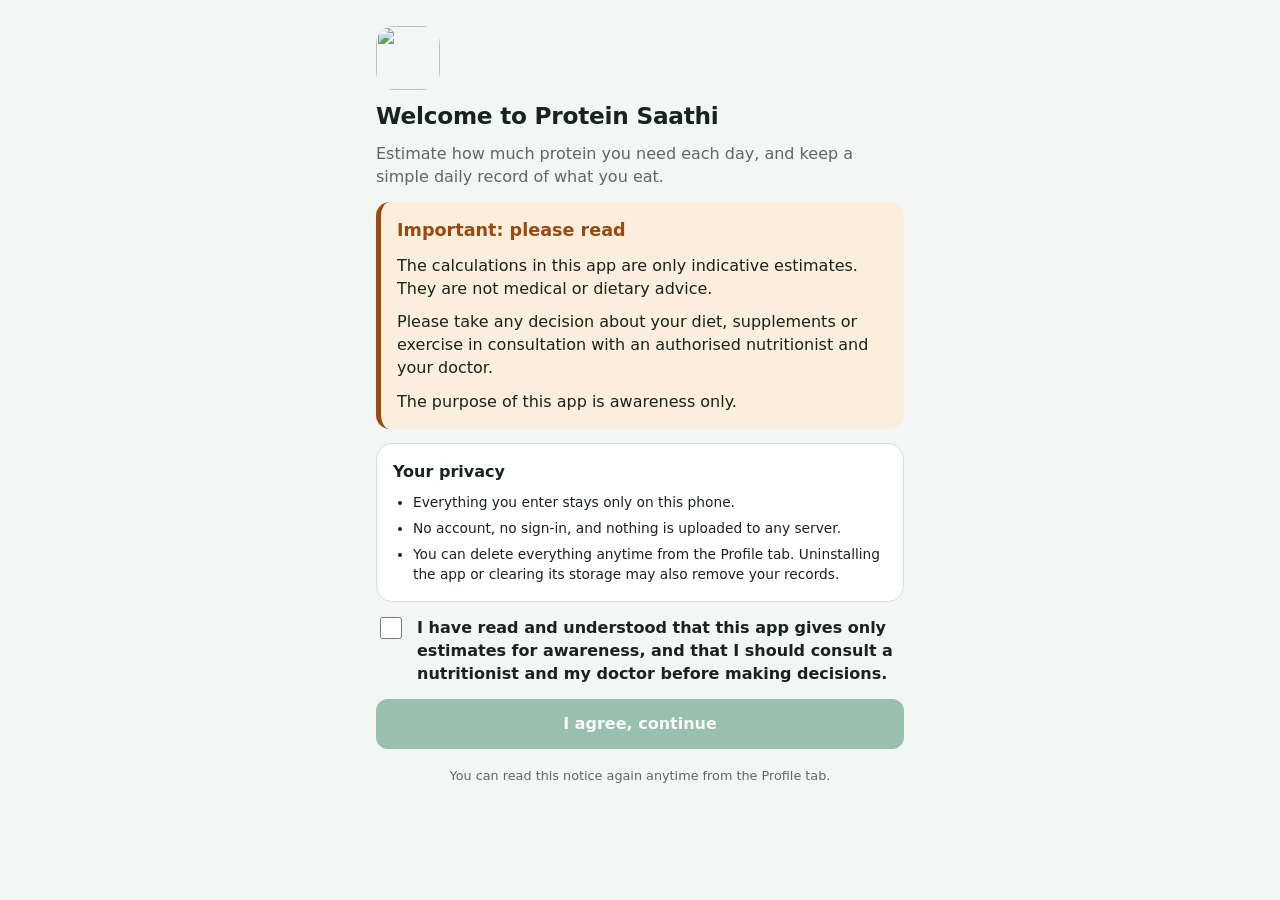
==== index.html @ c015dec5 "Add files via upload" ====
<!doctype html>
<html lang="en-IN">
<head>
<meta charset="utf-8">
<meta name="viewport" content="width=device-width, initial-scale=1, viewport-fit=cover">
<title>Protein Saathi</title>
<meta name="description" content="Estimate your daily protein need and record what you eat. All data stays on your phone.">
<meta name="theme-color" content="#2E7D5B">
<link rel="manifest" href="manifest.webmanifest">
<link rel="icon" href="icons/icon-192.png" type="image/png">
<link rel="apple-touch-icon" href="icons/apple-180.png">
<link rel="stylesheet" href="styles.css">
</head>
<body>
<div id="app" aria-live="polite"></div>
<div id="sheetWrap" class="sheet-wrap" hidden>
  <div class="sheet-backdrop" data-action="close-sheet"></div>
  <div class="sheet" role="dialog" aria-modal="true" aria-labelledby="sheetTitle" id="sheet"></div>
</div>
<div id="toast" class="toast" role="status" hidden></div>
<noscript>Please enable JavaScript to use Protein Saathi.</noscript>
<script src="app.js"></script>
</body>
</html>
---- styles.css ----
/* Protein Saathi — mobile-first app shell. Forest green brand, system fonts (works offline). */
:root{
  --bg:#F2F6F4; --surface:#FFFFFF; --surface-2:#F7FAF8; --ink:#17231E; --muted:#5A6A63; --line:#D6E0DB;
  --brand:#2E7D5B; --brand-ink:#FFFFFF; --brand-soft:#E1F0E7; --brand-strong:#22644A;
  --warn:#9A4A10; --warn-soft:#FBEEDD; --danger:#A3312B; --danger-soft:#FBE7E5;
  --met:#2E7D5B; --near:#9ED2B5; --part:#F0C48A; --none:#E6ECE9;
  --font:system-ui,-apple-system,"Segoe UI",Roboto,"Noto Sans","Helvetica Neue",Arial,sans-serif;
  --nav-h:64px;
  color-scheme:light;
}
@media (prefers-color-scheme:dark){:root{
  --bg:#0E1512; --surface:#16201B; --surface-2:#1B2721; --ink:#E5EEE9; --muted:#9BAFA5; --line:#2A3832;
  --brand:#5FBF8E; --brand-ink:#0A140F; --brand-soft:#1C3328; --brand-strong:#7FD3A6;
  --warn:#F0B072; --warn-soft:#3A2A18; --danger:#F08C84; --danger-soft:#3D1F1D;
  --met:#5FBF8E; --near:#2F6E4E; --part:#7A5A2E; --none:#24302A;
  color-scheme:dark;
}}
*{box-sizing:border-box}
html,body{margin:0;background:var(--bg);color:var(--ink);font-family:var(--font);font-size:16px;line-height:1.45;-webkit-text-size-adjust:100%}
body{min-height:100vh}
[hidden]{display:none!important}
button,input,select,textarea{font:inherit;color:inherit}
a{color:var(--brand)}
:focus-visible{outline:3px solid var(--brand);outline-offset:2px}
.page{max-width:560px;margin:0 auto;padding:calc(env(safe-area-inset-top,0px) + 14px) max(16px,env(safe-area-inset-right,0px)) calc(var(--nav-h) + env(safe-area-inset-bottom,0px) + 24px) max(16px,env(safe-area-inset-left,0px));display:flex;flex-direction:column;gap:14px}
.page.nonav{padding-bottom:calc(env(safe-area-inset-bottom,0px) + 28px)}
h1{font-size:1.45rem;line-height:1.2;margin:0;font-weight:800;letter-spacing:-.01em}
h2{font-size:1.1rem;margin:0;font-weight:800}
h3{font-size:1rem;margin:0;font-weight:700}
p{margin:0}
.muted{color:var(--muted)}
.small{font-size:.86rem}
.tiny{font-size:.78rem}
.card{background:var(--surface);border:1px solid var(--line);border-radius:16px;padding:16px;display:flex;flex-direction:column;gap:10px}
.row{display:flex;align-items:center;gap:10px}
.between{justify-content:space-between}
.grow{flex:1;min-width:0}
.num{font-variant-numeric:tabular-nums}

/* buttons */
.btn{appearance:none;border:0;border-radius:12px;padding:13px 16px;font-weight:700;background:var(--brand);color:var(--brand-ink);cursor:pointer;min-height:48px;display:inline-flex;align-items:center;justify-content:center;gap:8px;text-decoration:none}
.btn:disabled{opacity:.45;cursor:not-allowed}
.btn.block{width:100%}
.btn.ghost{background:transparent;color:var(--brand);border:1.5px solid var(--brand)}
.btn.soft{background:var(--brand-soft);color:var(--brand-strong)}
.btn.danger{background:var(--danger);color:#fff}
.btn.sm{min-height:38px;padding:8px 12px;font-size:.9rem;border-radius:10px}
.icon-btn{appearance:none;border:1px solid var(--line);background:var(--surface);border-radius:12px;width:44px;height:44px;display:inline-flex;align-items:center;justify-content:center;cursor:pointer;font-size:1.2rem;color:var(--ink)}
.icon-btn:disabled{opacity:.35}

/* gate */
.gate-hero{display:flex;flex-direction:column;align-items:flex-start;gap:12px;padding-top:12px}
.logo{width:64px;height:64px;border-radius:18px;display:block}
.disclaimer{background:var(--warn-soft);border-left:5px solid var(--warn);border-radius:14px;padding:16px;display:flex;flex-direction:column;gap:10px}
.disclaimer h2{color:var(--warn)}
.check{display:flex;gap:12px;align-items:flex-start;cursor:pointer;font-weight:600}
.check input{width:22px;height:22px;margin-top:1px;accent-color:var(--brand);flex:none}
ul.tidy{margin:0;padding-left:20px;display:flex;flex-direction:column;gap:6px}

/* forms */
.form{display:flex;flex-direction:column;gap:14px}
.field{display:flex;flex-direction:column;gap:6px}
.field label,.field .lbl{font-weight:700;font-size:.92rem}
.hint{font-size:.8rem;color:var(--muted)}
.two{display:grid;grid-template-columns:1fr 1fr;gap:12px}
.three{display:grid;grid-template-columns:1fr 1fr 1fr;gap:12px}
input[type=number],input[type=text],input[type=search],select,textarea{width:100%;padding:12px;border:1px solid var(--line);border-radius:12px;background:var(--surface-2);min-height:48px}
.seg{display:grid;grid-auto-flow:column;grid-auto-columns:1fr;border:1px solid var(--line);border-radius:12px;overflow:hidden;background:var(--surface-2)}
.seg input{position:absolute;opacity:0;pointer-events:none}
.seg label{padding:12px 6px;text-align:center;font-weight:700;cursor:pointer;font-size:.95rem}
.seg input:checked+label{background:var(--brand);color:var(--brand-ink)}
.seg input:focus-visible+label{outline:3px solid var(--brand);outline-offset:-3px}
.err{color:var(--danger);font-size:.85rem;font-weight:600}

/* top bar */
.topbar{display:flex;align-items:center;justify-content:space-between;gap:10px}
.brandmark{display:flex;align-items:center;gap:10px;font-weight:800}
.brandmark img{width:32px;height:32px;border-radius:9px}

/* today */
.datebar{display:flex;align-items:center;gap:8px}
.datebar .d{flex:1;text-align:center;font-weight:800}
.datebar .d small{display:block;font-weight:600;color:var(--muted);font-size:.8rem}
.ring-card{display:grid;grid-template-columns:auto 1fr;gap:16px;align-items:center}
.ring{width:132px;height:132px;position:relative}
.ring svg{width:100%;height:100%;transform:rotate(-90deg)}
.ring .center{position:absolute;inset:0;display:flex;flex-direction:column;align-items:center;justify-content:center;text-align:center}
.ring .big{font-size:1.9rem;font-weight:800;line-height:1}
.ring .of{font-size:.8rem;color:var(--muted)}
.pill{display:inline-flex;align-items:center;gap:6px;border-radius:999px;padding:4px 10px;font-size:.82rem;font-weight:700;background:var(--brand-soft);color:var(--brand-strong);white-space:nowrap}
.pill.warn{background:var(--warn-soft);color:var(--warn)}
.slot-head{display:flex;align-items:center;justify-content:space-between;gap:10px}
.slot-head .t{display:flex;align-items:center;gap:8px;font-weight:800}
.slot-ico{width:30px;height:30px;border-radius:9px;background:var(--brand-soft);display:inline-flex;align-items:center;justify-content:center;font-size:1rem}
.items{list-style:none;margin:0;padding:0;display:flex;flex-direction:column}
.items li{display:flex;align-items:center;gap:10px;padding:9px 0;border-top:1px solid var(--line)}
.items li:first-child{border-top:0}
.items .nm{font-weight:600}
.items .pt{font-size:.8rem;color:var(--muted)}
.items .g{font-weight:800;color:var(--brand-strong);white-space:nowrap}
.del{appearance:none;border:0;background:transparent;color:var(--muted);font-size:1.1rem;width:36px;height:36px;border-radius:10px;cursor:pointer}
.del:hover{background:var(--danger-soft);color:var(--danger)}
.empty{color:var(--muted);font-size:.9rem;padding:4px 0}
.note{font-size:.8rem;color:var(--muted);text-align:center;padding:4px 8px}

/* sheet */
.sheet-wrap{position:fixed;inset:0;z-index:40;display:flex;align-items:flex-end;justify-content:center}
.sheet-backdrop{position:absolute;inset:0;background:rgba(5,12,9,.45)}
.sheet{position:relative;background:var(--surface);width:100%;max-width:560px;max-height:88vh;border-radius:20px 20px 0 0;padding:16px max(16px,env(safe-area-inset-right,0px)) calc(env(safe-area-inset-bottom,0px) + 16px) max(16px,env(safe-area-inset-left,0px));display:flex;flex-direction:column;gap:12px;overflow:hidden}
.sheet .grab{width:44px;height:5px;border-radius:3px;background:var(--line);align-self:center}
.sheet .scroll{overflow-y:auto;display:flex;flex-direction:column;gap:12px;min-height:0}
.foods{list-style:none;margin:0;padding:0;display:flex;flex-direction:column}
.foods button{appearance:none;width:100%;text-align:left;border:0;border-top:1px solid var(--line);background:transparent;padding:12px 2px;display:flex;align-items:center;gap:10px;cursor:pointer;color:var(--ink)}
.foods li:first-child button{border-top:0}
.foods .g{margin-left:auto;font-weight:800;color:var(--brand-strong);white-space:nowrap}
.chips{display:flex;gap:8px;flex-wrap:wrap}
.chip{appearance:none;border:1px solid var(--line);background:var(--surface-2);border-radius:999px;padding:7px 12px;font-weight:700;font-size:.88rem;cursor:pointer;color:var(--ink)}
.chip[aria-pressed=true]{background:var(--brand);border-color:var(--brand);color:var(--brand-ink)}
.stepper{display:grid;grid-template-columns:52px 1fr 52px;align-items:center;gap:10px}
.stepper .val{text-align:center;font-size:1.6rem;font-weight:800}
.total-line{display:flex;justify-content:space-between;align-items:baseline;background:var(--brand-soft);border-radius:12px;padding:12px 14px;font-weight:700}
.total-line .g{font-size:1.4rem;color:var(--brand-strong)}

/* history */
.stats{display:grid;grid-template-columns:repeat(3,1fr);gap:10px}
.stat{background:var(--surface);border:1px solid var(--line);border-radius:14px;padding:12px;display:flex;flex-direction:column;gap:2px}
.stat .k{font-size:.72rem;letter-spacing:.06em;text-transform:uppercase;color:var(--muted);font-weight:700}
.stat .v{font-size:1.35rem;font-weight:800}
.cal{display:grid;grid-template-columns:repeat(7,1fr);gap:6px}
.cal .wd{font-size:.72rem;text-align:center;color:var(--muted);font-weight:700}
.cal button{appearance:none;border:0;aspect-ratio:1;border-radius:10px;background:var(--none);color:var(--ink);font-weight:700;font-size:.9rem;cursor:pointer;display:flex;align-items:center;justify-content:center;position:relative}
.cal button.met{background:var(--met);color:var(--brand-ink)}
.cal button.near{background:var(--near)}
.cal button.part{background:var(--part)}
.cal button.today{box-shadow:inset 0 0 0 2px var(--ink)}
.cal button:disabled{opacity:.35;cursor:default}
.cal .blank{visibility:hidden}
.legend{display:flex;gap:12px;flex-wrap:wrap;font-size:.8rem;color:var(--muted)}
.legend span{display:inline-flex;align-items:center;gap:6px}
.legend i{width:12px;height:12px;border-radius:4px;display:inline-block}
.bars{display:grid;grid-template-columns:repeat(7,1fr);gap:8px;align-items:end;height:130px;position:relative;padding-top:6px}
.bars .b{display:flex;flex-direction:column;align-items:center;gap:4px;height:100%;justify-content:flex-end}
.bars .track{flex:1;width:100%;display:flex;align-items:flex-end;justify-content:center;min-height:0}
.bars .b i{display:block;width:100%;max-width:34px;border-radius:7px 7px 3px 3px;background:var(--brand);min-height:3px}
.bars .b i.under{background:var(--part)}
.bars .b span{font-size:.72rem;color:var(--muted);font-weight:700}
.bars .tline{position:absolute;left:0;right:0;border-top:2px dashed var(--muted);opacity:.6}

/* plan */
.hero{background:var(--brand);color:var(--brand-ink);border-radius:18px;padding:18px;display:flex;flex-direction:column;gap:6px}
.hero .big{font-size:2.6rem;font-weight:800;line-height:1}
.hero .big small{font-size:1rem;font-weight:700;margin-left:4px}
.kv{display:grid;grid-template-columns:1fr auto;gap:8px 12px;font-size:.95rem}
.kv dt{color:var(--muted)}
.kv dd{margin:0;font-weight:800;text-align:right}
.alert{border-radius:12px;padding:12px 14px;font-size:.9rem}
.alert.warn{background:var(--warn-soft);border-left:4px solid var(--warn)}
.alert.danger{background:var(--danger-soft);border-left:4px solid var(--danger)}
.steps{list-style:none;margin:0;padding:0;display:flex;flex-direction:column;gap:10px}
.steps li{display:grid;grid-template-columns:auto 1fr;gap:12px;align-items:start}
.tag{font-weight:800;font-size:.78rem;background:var(--brand-soft);color:var(--brand-strong);border-radius:8px;padding:5px 8px;min-width:78px;text-align:center}
.tbl{width:100%;border-collapse:collapse;font-size:.9rem}
.tbl td,.tbl th{padding:8px 4px;border-bottom:1px solid var(--line);text-align:left;vertical-align:top}
.tbl th{font-size:.72rem;letter-spacing:.06em;text-transform:uppercase;color:var(--muted)}
.tbl td:last-child,.tbl th:last-child{text-align:right;font-weight:800;white-space:nowrap}
.sources{margin:0;padding-left:18px;display:flex;flex-direction:column;gap:6px;font-size:.88rem}

/* bottom nav */
.nav{position:fixed;left:0;right:0;bottom:0;z-index:30;background:var(--surface);border-top:1px solid var(--line);padding:0 max(8px,env(safe-area-inset-right,0px)) env(safe-area-inset-bottom,0px) max(8px,env(safe-area-inset-left,0px))}
.nav .in{max-width:560px;margin:0 auto;display:grid;grid-template-columns:repeat(4,1fr);height:var(--nav-h)}
.nav button{appearance:none;border:0;background:transparent;display:flex;flex-direction:column;align-items:center;justify-content:center;gap:2px;font-size:.74rem;font-weight:700;color:var(--muted);cursor:pointer}
.nav button .i{font-size:1.25rem;line-height:1}
.nav button[aria-current=page]{color:var(--brand)}

/* toast */
.toast{position:fixed;left:50%;transform:translateX(-50%);bottom:calc(var(--nav-h) + env(safe-area-inset-bottom,0px) + 14px);z-index:50;background:var(--ink);color:var(--bg);padding:11px 16px;border-radius:12px;font-weight:600;font-size:.92rem;max-width:calc(100% - 32px);box-shadow:0 6px 20px rgba(0,0,0,.2)}
@media (prefers-reduced-motion:no-preference){
  .sheet{animation:up .2s ease-out}
  @keyframes up{from{transform:translateY(24px);opacity:.6}to{transform:none;opacity:1}}
  .ring circle.fg{transition:stroke-dashoffset .4s ease}
}
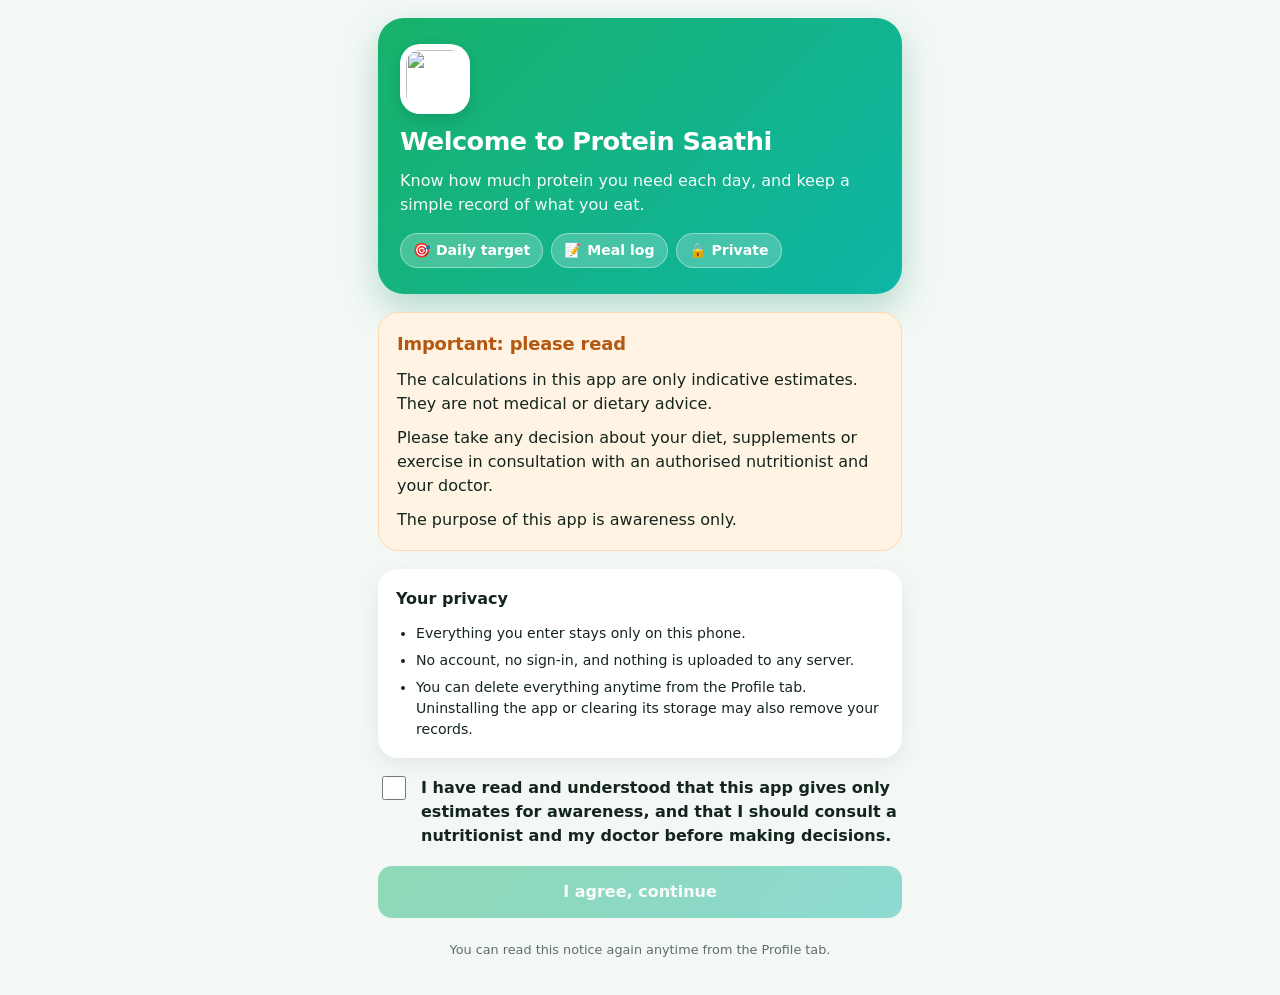
==== commit b11706b1: "Add files via upload" ====
--- a/index.html
+++ b/index.html
@@ -5,7 +5,8 @@
 <meta name="viewport" content="width=device-width, initial-scale=1, viewport-fit=cover">
 <title>Protein Saathi</title>
 <meta name="description" content="Estimate your daily protein need and record what you eat. All data stays on your phone.">
-<meta name="theme-color" content="#2E7D5B">
+<meta name="theme-color" content="#17B26A">
+<meta name="color-scheme" content="light only">
 <link rel="manifest" href="manifest.webmanifest">
 <link rel="icon" href="icons/icon-192.png" type="image/png">
 <link rel="apple-touch-icon" href="icons/apple-180.png">
--- a/styles.css
+++ b/styles.css
@@ -1,181 +1,228 @@
-/* Protein Saathi — mobile-first app shell. Forest green brand, system fonts (works offline). */
+/* Protein Saathi — bright, friendly, always-light design.
+   Fresh green brand with a colour per meal: sunrise orange, mango, indigo, berry. */
 :root{
-  --bg:#F2F6F4; --surface:#FFFFFF; --surface-2:#F7FAF8; --ink:#17231E; --muted:#5A6A63; --line:#D6E0DB;
-  --brand:#2E7D5B; --brand-ink:#FFFFFF; --brand-soft:#E1F0E7; --brand-strong:#22644A;
-  --warn:#9A4A10; --warn-soft:#FBEEDD; --danger:#A3312B; --danger-soft:#FBE7E5;
-  --met:#2E7D5B; --near:#9ED2B5; --part:#F0C48A; --none:#E6ECE9;
+  --bg:#F3F8F5; --surface:#FFFFFF; --surface-2:#F6FAF8; --ink:#14251D; --muted:#5D6F66; --line:#E1EBE5;
+  --brand:#14A05A; --brand-2:#0CB8A6; --brand-ink:#FFFFFF; --brand-soft:#E3F6EC; --brand-strong:#0E7A44;
+  --grad:linear-gradient(135deg,#17B26A 0%,#0FB5A6 100%);
+  --grad-warm:linear-gradient(135deg,#FF8A3D 0%,#FF5E7E 100%);
+  --morning:#FF8A3D; --morning-soft:#FFF0E5;
+  --afternoon:#F5A700; --afternoon-soft:#FFF6DC;
+  --evening:#6B5CE7; --evening-soft:#EFEDFF;
+  --snack:#E8447A; --snack-soft:#FDE9F0;
+  --warn:#B4570F; --warn-soft:#FFF3E3; --danger:#C2362F; --danger-soft:#FDECEA;
+  --met:#14A05A; --near:#8FDDB4; --part:#FFC48A; --none:#ECF2EE;
+  --shadow:0 6px 20px rgba(20,60,40,.08);
+  --shadow-lg:0 14px 34px rgba(15,140,100,.28);
   --font:system-ui,-apple-system,"Segoe UI",Roboto,"Noto Sans","Helvetica Neue",Arial,sans-serif;
-  --nav-h:64px;
+  --nav-h:68px;
   color-scheme:light;
 }
-@media (prefers-color-scheme:dark){:root{
-  --bg:#0E1512; --surface:#16201B; --surface-2:#1B2721; --ink:#E5EEE9; --muted:#9BAFA5; --line:#2A3832;
-  --brand:#5FBF8E; --brand-ink:#0A140F; --brand-soft:#1C3328; --brand-strong:#7FD3A6;
-  --warn:#F0B072; --warn-soft:#3A2A18; --danger:#F08C84; --danger-soft:#3D1F1D;
-  --met:#5FBF8E; --near:#2F6E4E; --part:#7A5A2E; --none:#24302A;
-  color-scheme:dark;
-}}
 *{box-sizing:border-box}
-html,body{margin:0;background:var(--bg);color:var(--ink);font-family:var(--font);font-size:16px;line-height:1.45;-webkit-text-size-adjust:100%}
+html,body{margin:0;background:var(--bg);color:var(--ink);font-family:var(--font);font-size:16px;line-height:1.5;-webkit-text-size-adjust:100%;-webkit-tap-highlight-color:transparent}
 body{min-height:100vh}
 [hidden]{display:none!important}
 button,input,select,textarea{font:inherit;color:inherit}
-a{color:var(--brand)}
-:focus-visible{outline:3px solid var(--brand);outline-offset:2px}
-.page{max-width:560px;margin:0 auto;padding:calc(env(safe-area-inset-top,0px) + 14px) max(16px,env(safe-area-inset-right,0px)) calc(var(--nav-h) + env(safe-area-inset-bottom,0px) + 24px) max(16px,env(safe-area-inset-left,0px));display:flex;flex-direction:column;gap:14px}
-.page.nonav{padding-bottom:calc(env(safe-area-inset-bottom,0px) + 28px)}
-h1{font-size:1.45rem;line-height:1.2;margin:0;font-weight:800;letter-spacing:-.01em}
-h2{font-size:1.1rem;margin:0;font-weight:800}
+a{color:var(--brand-strong)}
+:focus-visible{outline:3px solid var(--brand-2);outline-offset:2px}
+.page{max-width:560px;margin:0 auto;padding:calc(env(safe-area-inset-top,0px) + 18px) max(18px,env(safe-area-inset-right,0px)) calc(var(--nav-h) + env(safe-area-inset-bottom,0px) + 28px) max(18px,env(safe-area-inset-left,0px));display:flex;flex-direction:column;gap:16px}
+.page.nonav{padding-bottom:calc(env(safe-area-inset-bottom,0px) + 32px)}
+h1{font-size:1.6rem;line-height:1.2;margin:0;font-weight:800;letter-spacing:-.02em}
+h2{font-size:1.12rem;margin:0;font-weight:800;letter-spacing:-.01em}
 h3{font-size:1rem;margin:0;font-weight:700}
 p{margin:0}
 .muted{color:var(--muted)}
-.small{font-size:.86rem}
-.tiny{font-size:.78rem}
-.card{background:var(--surface);border:1px solid var(--line);border-radius:16px;padding:16px;display:flex;flex-direction:column;gap:10px}
+.small{font-size:.88rem}
+.tiny{font-size:.8rem}
+.page-title{padding:4px 2px 0}
+.section-title{font-size:1.05rem;color:var(--muted);font-weight:800;margin:6px 2px -4px;text-transform:uppercase;letter-spacing:.06em;font-size:.8rem}
+.card{background:var(--surface);border-radius:20px;padding:18px;display:flex;flex-direction:column;gap:12px;box-shadow:var(--shadow)}
 .row{display:flex;align-items:center;gap:10px}
 .between{justify-content:space-between}
 .grow{flex:1;min-width:0}
 .num{font-variant-numeric:tabular-nums}
 
 /* buttons */
-.btn{appearance:none;border:0;border-radius:12px;padding:13px 16px;font-weight:700;background:var(--brand);color:var(--brand-ink);cursor:pointer;min-height:48px;display:inline-flex;align-items:center;justify-content:center;gap:8px;text-decoration:none}
-.btn:disabled{opacity:.45;cursor:not-allowed}
+.btn{appearance:none;border:0;border-radius:14px;padding:14px 18px;font-weight:800;background:var(--grad);color:var(--brand-ink);cursor:pointer;min-height:52px;display:inline-flex;align-items:center;justify-content:center;gap:8px;text-decoration:none;box-shadow:0 8px 18px rgba(20,160,90,.25)}
+.btn:active{transform:scale(.98)}
+.btn:disabled{opacity:.45;cursor:not-allowed;box-shadow:none}
 .btn.block{width:100%}
-.btn.ghost{background:transparent;color:var(--brand);border:1.5px solid var(--brand)}
-.btn.soft{background:var(--brand-soft);color:var(--brand-strong)}
-.btn.danger{background:var(--danger);color:#fff}
-.btn.sm{min-height:38px;padding:8px 12px;font-size:.9rem;border-radius:10px}
-.icon-btn{appearance:none;border:1px solid var(--line);background:var(--surface);border-radius:12px;width:44px;height:44px;display:inline-flex;align-items:center;justify-content:center;cursor:pointer;font-size:1.2rem;color:var(--ink)}
+.btn.ghost{background:var(--surface);color:var(--brand-strong);border:2px solid var(--brand-soft);box-shadow:none}
+.btn.soft{background:var(--brand-soft);color:var(--brand-strong);box-shadow:none}
+.btn.light{background:rgba(255,255,255,.22);color:#fff;box-shadow:none;border:1.5px solid rgba(255,255,255,.5)}
+.btn.danger{background:var(--danger);color:#fff;box-shadow:none}
+.btn.sm{min-height:40px;padding:8px 14px;font-size:.9rem;border-radius:12px}
+.icon-btn{appearance:none;border:0;background:var(--surface-2);border-radius:14px;width:44px;height:44px;display:inline-flex;align-items:center;justify-content:center;cursor:pointer;font-size:1.25rem;color:var(--ink)}
 .icon-btn:disabled{opacity:.35}
 
 /* gate */
-.gate-hero{display:flex;flex-direction:column;align-items:flex-start;gap:12px;padding-top:12px}
-.logo{width:64px;height:64px;border-radius:18px;display:block}
-.disclaimer{background:var(--warn-soft);border-left:5px solid var(--warn);border-radius:14px;padding:16px;display:flex;flex-direction:column;gap:10px}
+.gate{gap:18px}
+.gate-hero{background:var(--grad);color:#fff;border-radius:26px;padding:26px 22px;display:flex;flex-direction:column;gap:12px;box-shadow:var(--shadow-lg)}
+.gate-hero p{opacity:.95}
+.logo{width:70px;height:70px;border-radius:20px;display:block;background:#fff;padding:6px;box-shadow:0 6px 16px rgba(0,0,0,.12)}
+.feature-chips{display:flex;flex-wrap:wrap;gap:8px;margin-top:4px}
+.feature-chips span{background:rgba(255,255,255,.22);border:1px solid rgba(255,255,255,.4);border-radius:999px;padding:6px 12px;font-weight:700;font-size:.88rem}
+.disclaimer{background:var(--warn-soft);border-radius:20px;padding:18px;display:flex;flex-direction:column;gap:10px;border:1.5px solid #FFD8AE}
 .disclaimer h2{color:var(--warn)}
 .check{display:flex;gap:12px;align-items:flex-start;cursor:pointer;font-weight:600}
-.check input{width:22px;height:22px;margin-top:1px;accent-color:var(--brand);flex:none}
+.check input{width:24px;height:24px;margin-top:0;accent-color:var(--brand);flex:none}
 ul.tidy{margin:0;padding-left:20px;display:flex;flex-direction:column;gap:6px}
 
 /* forms */
-.form{display:flex;flex-direction:column;gap:14px}
-.field{display:flex;flex-direction:column;gap:6px}
+.form{display:flex;flex-direction:column;gap:16px}
+.field{display:flex;flex-direction:column;gap:7px}
 .field label,.field .lbl{font-weight:700;font-size:.92rem}
-.hint{font-size:.8rem;color:var(--muted)}
+.hint{font-size:.82rem;color:var(--muted)}
 .two{display:grid;grid-template-columns:1fr 1fr;gap:12px}
 .three{display:grid;grid-template-columns:1fr 1fr 1fr;gap:12px}
-input[type=number],input[type=text],input[type=search],select,textarea{width:100%;padding:12px;border:1px solid var(--line);border-radius:12px;background:var(--surface-2);min-height:48px}
-.seg{display:grid;grid-auto-flow:column;grid-auto-columns:1fr;border:1px solid var(--line);border-radius:12px;overflow:hidden;background:var(--surface-2)}
+input[type=number],input[type=text],input[type=search],select,textarea{width:100%;padding:13px 14px;border:1.5px solid var(--line);border-radius:14px;background:var(--surface-2);min-height:52px}
+input:focus,select:focus{border-color:var(--brand);outline:none;background:#fff}
+.seg{display:grid;grid-auto-flow:column;grid-auto-columns:1fr;gap:6px;background:var(--surface-2);border-radius:16px;padding:5px}
 .seg input{position:absolute;opacity:0;pointer-events:none}
-.seg label{padding:12px 6px;text-align:center;font-weight:700;cursor:pointer;font-size:.95rem}
-.seg input:checked+label{background:var(--brand);color:var(--brand-ink)}
-.seg input:focus-visible+label{outline:3px solid var(--brand);outline-offset:-3px}
-.err{color:var(--danger);font-size:.85rem;font-weight:600}
-
-/* top bar */
-.topbar{display:flex;align-items:center;justify-content:space-between;gap:10px}
-.brandmark{display:flex;align-items:center;gap:10px;font-weight:800}
-.brandmark img{width:32px;height:32px;border-radius:9px}
-
-/* today */
+.seg label{padding:11px 6px;text-align:center;font-weight:800;cursor:pointer;font-size:.95rem;border-radius:12px;color:var(--muted)}
+.seg input:checked+label{background:var(--grad);color:#fff;box-shadow:0 4px 12px rgba(20,160,90,.25)}
+.seg input:focus-visible+label{outline:3px solid var(--brand-2)}
+.err{color:var(--danger);font-size:.88rem;font-weight:700}
+
+/* today hero */
+.today{gap:14px}
+.hero-today{background:var(--grad);color:#fff;border-radius:28px;padding:18px 18px 22px;display:flex;flex-direction:column;gap:14px;box-shadow:var(--shadow-lg);position:relative;overflow:hidden}
+.hero-today::after{content:"";position:absolute;width:220px;height:220px;border-radius:50%;background:rgba(255,255,255,.08);right:-70px;top:-80px;pointer-events:none}
+.hello{display:flex;justify-content:space-between;align-items:center;font-weight:700;opacity:.95}
+.brand-tag{font-size:.78rem;background:rgba(255,255,255,.2);border-radius:999px;padding:4px 10px;font-weight:800;letter-spacing:.02em}
 .datebar{display:flex;align-items:center;gap:8px}
-.datebar .d{flex:1;text-align:center;font-weight:800}
-.datebar .d small{display:block;font-weight:600;color:var(--muted);font-size:.8rem}
-.ring-card{display:grid;grid-template-columns:auto 1fr;gap:16px;align-items:center}
-.ring{width:132px;height:132px;position:relative}
+.datebar .d{flex:1;text-align:center;font-weight:800;font-size:1.15rem}
+.datebar .d small{display:block;font-weight:600;opacity:.85;font-size:.82rem}
+.round-btn{appearance:none;border:0;width:42px;height:42px;border-radius:50%;background:rgba(255,255,255,.22);color:#fff;font-size:1.4rem;line-height:1;cursor:pointer;display:inline-flex;align-items:center;justify-content:center}
+.round-btn:disabled{opacity:.3}
+.ring-wrap{display:grid;grid-template-columns:auto 1fr;gap:18px;align-items:center;position:relative;z-index:1}
+.ring{width:140px;height:140px;position:relative}
 .ring svg{width:100%;height:100%;transform:rotate(-90deg)}
 .ring .center{position:absolute;inset:0;display:flex;flex-direction:column;align-items:center;justify-content:center;text-align:center}
-.ring .big{font-size:1.9rem;font-weight:800;line-height:1}
-.ring .of{font-size:.8rem;color:var(--muted)}
-.pill{display:inline-flex;align-items:center;gap:6px;border-radius:999px;padding:4px 10px;font-size:.82rem;font-weight:700;background:var(--brand-soft);color:var(--brand-strong);white-space:nowrap}
-.pill.warn{background:var(--warn-soft);color:var(--warn)}
-.slot-head{display:flex;align-items:center;justify-content:space-between;gap:10px}
-.slot-head .t{display:flex;align-items:center;gap:8px;font-weight:800}
-.slot-ico{width:30px;height:30px;border-radius:9px;background:var(--brand-soft);display:inline-flex;align-items:center;justify-content:center;font-size:1rem}
-.items{list-style:none;margin:0;padding:0;display:flex;flex-direction:column}
-.items li{display:flex;align-items:center;gap:10px;padding:9px 0;border-top:1px solid var(--line)}
-.items li:first-child{border-top:0}
-.items .nm{font-weight:600}
+.ring .big{font-size:2.3rem;font-weight:900;line-height:1}
+.ring .of{font-size:.85rem;opacity:.9;font-weight:600}
+.ring-side{display:flex;flex-direction:column;gap:10px}
+.ring-side .status{font-size:1.35rem;font-weight:900;line-height:1.15}
+.pctbar{height:10px;background:rgba(255,255,255,.28);border-radius:999px;overflow:hidden}
+.pctbar i{display:block;height:100%;background:#fff;border-radius:999px}
+.ring-side .hint{color:#fff;opacity:.92;font-size:.86rem}
+
+/* meal slots */
+.slot{background:var(--surface);border-radius:20px;padding:14px;box-shadow:var(--shadow);display:flex;flex-direction:column;gap:6px;border-left:6px solid var(--c)}
+.slot-morning{--c:var(--morning);--cs:var(--morning-soft)}
+.slot-afternoon{--c:var(--afternoon);--cs:var(--afternoon-soft)}
+.slot-evening{--c:var(--evening);--cs:var(--evening-soft)}
+.slot-snack{--c:var(--snack);--cs:var(--snack-soft)}
+.slot-row{display:flex;align-items:center;gap:12px}
+.slot-ico{width:46px;height:46px;border-radius:15px;background:var(--cs);display:inline-flex;align-items:center;justify-content:center;font-size:1.4rem;flex:none}
+.slot-name{font-weight:800;font-size:1.05rem}
+.slot-sub{font-size:.85rem;color:var(--muted)}
+.slot-sub b{color:var(--c)}
+.add-btn{appearance:none;border:0;width:46px;height:46px;border-radius:50%;background:var(--c);color:#fff;font-size:1.7rem;font-weight:500;line-height:1;cursor:pointer;flex:none;box-shadow:0 6px 14px rgba(0,0,0,.14);display:inline-flex;align-items:center;justify-content:center}
+.add-btn:active{transform:scale(.94)}
+.items{list-style:none;margin:4px 0 0;padding:0;display:flex;flex-direction:column;gap:6px}
+.items li{display:flex;align-items:center;gap:10px;padding:10px 6px 10px 12px;background:var(--cs);border-radius:14px}
+.items .nm{font-weight:700}
+.items .x{color:var(--muted);font-weight:600}
 .items .pt{font-size:.8rem;color:var(--muted)}
-.items .g{font-weight:800;color:var(--brand-strong);white-space:nowrap}
-.del{appearance:none;border:0;background:transparent;color:var(--muted);font-size:1.1rem;width:36px;height:36px;border-radius:10px;cursor:pointer}
-.del:hover{background:var(--danger-soft);color:var(--danger)}
+.items .g{font-weight:900;color:var(--ink);white-space:nowrap}
+.del{appearance:none;border:0;background:transparent;color:var(--muted);font-size:1rem;width:34px;height:34px;border-radius:10px;cursor:pointer}
+.del:hover{background:rgba(0,0,0,.06)}
+.note{font-size:.8rem;color:var(--muted);text-align:center;padding:4px 10px}
 .empty{color:var(--muted);font-size:.9rem;padding:4px 0}
-.note{font-size:.8rem;color:var(--muted);text-align:center;padding:4px 8px}
 
 /* sheet */
 .sheet-wrap{position:fixed;inset:0;z-index:40;display:flex;align-items:flex-end;justify-content:center}
-.sheet-backdrop{position:absolute;inset:0;background:rgba(5,12,9,.45)}
-.sheet{position:relative;background:var(--surface);width:100%;max-width:560px;max-height:88vh;border-radius:20px 20px 0 0;padding:16px max(16px,env(safe-area-inset-right,0px)) calc(env(safe-area-inset-bottom,0px) + 16px) max(16px,env(safe-area-inset-left,0px));display:flex;flex-direction:column;gap:12px;overflow:hidden}
-.sheet .grab{width:44px;height:5px;border-radius:3px;background:var(--line);align-self:center}
+.sheet-backdrop{position:absolute;inset:0;background:rgba(10,30,20,.45)}
+.sheet{position:relative;background:var(--surface);width:100%;max-width:560px;max-height:88vh;border-radius:26px 26px 0 0;padding:14px max(18px,env(safe-area-inset-right,0px)) calc(env(safe-area-inset-bottom,0px) + 18px) max(18px,env(safe-area-inset-left,0px));display:flex;flex-direction:column;gap:14px;overflow:hidden}
+.sheet .grab{width:46px;height:5px;border-radius:3px;background:var(--line);align-self:center}
 .sheet .scroll{overflow-y:auto;display:flex;flex-direction:column;gap:12px;min-height:0}
-.foods{list-style:none;margin:0;padding:0;display:flex;flex-direction:column}
-.foods button{appearance:none;width:100%;text-align:left;border:0;border-top:1px solid var(--line);background:transparent;padding:12px 2px;display:flex;align-items:center;gap:10px;cursor:pointer;color:var(--ink)}
-.foods li:first-child button{border-top:0}
-.foods .g{margin-left:auto;font-weight:800;color:var(--brand-strong);white-space:nowrap}
+.foods{list-style:none;margin:0;padding:0;display:flex;flex-direction:column;gap:8px}
+.foods button{appearance:none;width:100%;text-align:left;border:0;background:var(--surface-2);border-radius:14px;padding:12px 14px;display:flex;align-items:center;gap:10px;cursor:pointer;color:var(--ink)}
+.foods button:active{background:var(--brand-soft)}
+.foods .g{margin-left:auto;font-weight:900;color:var(--brand-strong);white-space:nowrap;background:var(--brand-soft);border-radius:999px;padding:4px 10px;font-size:.88rem}
 .chips{display:flex;gap:8px;flex-wrap:wrap}
-.chip{appearance:none;border:1px solid var(--line);background:var(--surface-2);border-radius:999px;padding:7px 12px;font-weight:700;font-size:.88rem;cursor:pointer;color:var(--ink)}
-.chip[aria-pressed=true]{background:var(--brand);border-color:var(--brand);color:var(--brand-ink)}
-.stepper{display:grid;grid-template-columns:52px 1fr 52px;align-items:center;gap:10px}
-.stepper .val{text-align:center;font-size:1.6rem;font-weight:800}
-.total-line{display:flex;justify-content:space-between;align-items:baseline;background:var(--brand-soft);border-radius:12px;padding:12px 14px;font-weight:700}
-.total-line .g{font-size:1.4rem;color:var(--brand-strong)}
+.chip{appearance:none;border:0;background:var(--surface-2);border-radius:999px;padding:9px 14px;font-weight:800;font-size:.9rem;cursor:pointer;color:var(--muted)}
+.chip[aria-pressed=true]{background:var(--grad);color:#fff}
+.stepper{display:grid;grid-template-columns:56px 1fr 56px;align-items:center;gap:10px}
+.stepper .icon-btn{width:56px!important;height:56px!important;border-radius:50%;font-size:1.6rem;background:var(--brand-soft);color:var(--brand-strong)}
+.stepper .val{text-align:center;font-size:2rem;font-weight:900}
+.total-line{display:flex;justify-content:space-between;align-items:center;background:var(--grad);color:#fff;border-radius:16px;padding:14px 16px;font-weight:800}
+.total-line .g{font-size:1.5rem}
 
 /* history */
 .stats{display:grid;grid-template-columns:repeat(3,1fr);gap:10px}
-.stat{background:var(--surface);border:1px solid var(--line);border-radius:14px;padding:12px;display:flex;flex-direction:column;gap:2px}
-.stat .k{font-size:.72rem;letter-spacing:.06em;text-transform:uppercase;color:var(--muted);font-weight:700}
-.stat .v{font-size:1.35rem;font-weight:800}
+.stat{border-radius:18px;padding:14px 12px;display:flex;flex-direction:column;gap:2px;color:#fff;box-shadow:var(--shadow)}
+.stat.s1{background:var(--grad)}
+.stat.s2{background:var(--grad-warm)}
+.stat.s3{background:linear-gradient(135deg,#7B6CF0 0%,#4F8DF7 100%)}
+.stat .k{font-size:.72rem;letter-spacing:.05em;text-transform:uppercase;font-weight:800;opacity:.92}
+.stat .v{font-size:1.6rem;font-weight:900}
+.stat .tiny{color:#fff!important;opacity:.9}
 .cal{display:grid;grid-template-columns:repeat(7,1fr);gap:6px}
-.cal .wd{font-size:.72rem;text-align:center;color:var(--muted);font-weight:700}
-.cal button{appearance:none;border:0;aspect-ratio:1;border-radius:10px;background:var(--none);color:var(--ink);font-weight:700;font-size:.9rem;cursor:pointer;display:flex;align-items:center;justify-content:center;position:relative}
-.cal button.met{background:var(--met);color:var(--brand-ink)}
+.cal .wd{font-size:.74rem;text-align:center;color:var(--muted);font-weight:800}
+.cal button{appearance:none;border:0;aspect-ratio:1;border-radius:12px;background:var(--none);color:var(--ink);font-weight:800;font-size:.92rem;cursor:pointer;display:flex;align-items:center;justify-content:center}
+.cal button.met{background:var(--met);color:#fff}
 .cal button.near{background:var(--near)}
 .cal button.part{background:var(--part)}
-.cal button.today{box-shadow:inset 0 0 0 2px var(--ink)}
+.cal button.today{box-shadow:inset 0 0 0 2.5px var(--ink)}
 .cal button:disabled{opacity:.35;cursor:default}
 .cal .blank{visibility:hidden}
 .legend{display:flex;gap:12px;flex-wrap:wrap;font-size:.8rem;color:var(--muted)}
 .legend span{display:inline-flex;align-items:center;gap:6px}
 .legend i{width:12px;height:12px;border-radius:4px;display:inline-block}
-.bars{display:grid;grid-template-columns:repeat(7,1fr);gap:8px;align-items:end;height:130px;position:relative;padding-top:6px}
-.bars .b{display:flex;flex-direction:column;align-items:center;gap:4px;height:100%;justify-content:flex-end}
+.bars{display:grid;grid-template-columns:repeat(7,1fr);gap:8px;align-items:end;height:140px;padding-top:6px}
+.bars .b{display:flex;flex-direction:column;align-items:center;gap:6px;height:100%;justify-content:flex-end}
 .bars .track{flex:1;width:100%;display:flex;align-items:flex-end;justify-content:center;min-height:0}
-.bars .b i{display:block;width:100%;max-width:34px;border-radius:7px 7px 3px 3px;background:var(--brand);min-height:3px}
-.bars .b i.under{background:var(--part)}
-.bars .b span{font-size:.72rem;color:var(--muted);font-weight:700}
-.bars .tline{position:absolute;left:0;right:0;border-top:2px dashed var(--muted);opacity:.6}
+.bars .b i{display:block;width:100%;max-width:30px;border-radius:10px;background:var(--grad);min-height:4px}
+.bars .b i.under{background:linear-gradient(180deg,#FFB36B,#FF8A3D)}
+.bars .b span{font-size:.74rem;color:var(--muted);font-weight:800}
 
 /* plan */
-.hero{background:var(--brand);color:var(--brand-ink);border-radius:18px;padding:18px;display:flex;flex-direction:column;gap:6px}
-.hero .big{font-size:2.6rem;font-weight:800;line-height:1}
-.hero .big small{font-size:1rem;font-weight:700;margin-left:4px}
-.kv{display:grid;grid-template-columns:1fr auto;gap:8px 12px;font-size:.95rem}
+.hero{background:var(--grad);color:#fff;border-radius:26px;padding:22px;display:flex;flex-direction:column;gap:8px;box-shadow:var(--shadow-lg)}
+.hero .big{font-size:3rem;font-weight:900;line-height:1}
+.hero .big small{font-size:1rem;font-weight:700;margin-left:6px}
+.kv{display:grid;grid-template-columns:1fr auto;gap:10px 12px;font-size:.95rem;margin:0}
 .kv dt{color:var(--muted)}
 .kv dd{margin:0;font-weight:800;text-align:right}
-.alert{border-radius:12px;padding:12px 14px;font-size:.9rem}
-.alert.warn{background:var(--warn-soft);border-left:4px solid var(--warn)}
-.alert.danger{background:var(--danger-soft);border-left:4px solid var(--danger)}
-.steps{list-style:none;margin:0;padding:0;display:flex;flex-direction:column;gap:10px}
+.alert{border-radius:16px;padding:14px 16px;font-size:.92rem}
+.alert.warn{background:var(--warn-soft);border:1.5px solid #FFD8AE}
+.alert.danger{background:var(--danger-soft);border:1.5px solid #F5C0BC}
+.steps{list-style:none;margin:0;padding:0;display:flex;flex-direction:column;gap:12px}
 .steps li{display:grid;grid-template-columns:auto 1fr;gap:12px;align-items:start}
-.tag{font-weight:800;font-size:.78rem;background:var(--brand-soft);color:var(--brand-strong);border-radius:8px;padding:5px 8px;min-width:78px;text-align:center}
+.tag{font-weight:800;font-size:.78rem;background:var(--brand-soft);color:var(--brand-strong);border-radius:10px;padding:6px 8px;min-width:82px;text-align:center}
+.pill{display:inline-flex;align-items:center;gap:6px;border-radius:999px;padding:3px 10px;font-size:.8rem;font-weight:800;background:var(--brand-soft);color:var(--brand-strong);white-space:nowrap}
+.pill.warn{background:var(--warn-soft);color:var(--warn)}
+.fold{gap:0}
+.fold summary{list-style:none;cursor:pointer;display:flex;justify-content:space-between;align-items:center}
+.fold summary::-webkit-details-marker{display:none}
+.fold summary::after{content:"▾";font-size:1.1rem;color:var(--muted);transition:transform .2s}
+.fold[open] summary::after{transform:rotate(180deg)}
+.fold[open]{gap:12px}
 .tbl{width:100%;border-collapse:collapse;font-size:.9rem}
-.tbl td,.tbl th{padding:8px 4px;border-bottom:1px solid var(--line);text-align:left;vertical-align:top}
+.tbl td,.tbl th{padding:9px 4px;border-bottom:1px solid var(--line);text-align:left;vertical-align:top}
 .tbl th{font-size:.72rem;letter-spacing:.06em;text-transform:uppercase;color:var(--muted)}
 .tbl td:last-child,.tbl th:last-child{text-align:right;font-weight:800;white-space:nowrap}
 .sources{margin:0;padding-left:18px;display:flex;flex-direction:column;gap:6px;font-size:.88rem}
 
 /* bottom nav */
-.nav{position:fixed;left:0;right:0;bottom:0;z-index:30;background:var(--surface);border-top:1px solid var(--line);padding:0 max(8px,env(safe-area-inset-right,0px)) env(safe-area-inset-bottom,0px) max(8px,env(safe-area-inset-left,0px))}
-.nav .in{max-width:560px;margin:0 auto;display:grid;grid-template-columns:repeat(4,1fr);height:var(--nav-h)}
-.nav button{appearance:none;border:0;background:transparent;display:flex;flex-direction:column;align-items:center;justify-content:center;gap:2px;font-size:.74rem;font-weight:700;color:var(--muted);cursor:pointer}
-.nav button .i{font-size:1.25rem;line-height:1}
-.nav button[aria-current=page]{color:var(--brand)}
+.nav{position:fixed;left:0;right:0;bottom:0;z-index:30;background:rgba(255,255,255,.96);backdrop-filter:blur(10px);box-shadow:0 -6px 20px rgba(20,60,40,.08);padding:0 max(8px,env(safe-area-inset-right,0px)) env(safe-area-inset-bottom,0px) max(8px,env(safe-area-inset-left,0px))}
+.nav .in{max-width:560px;margin:0 auto;display:grid;grid-template-columns:repeat(4,1fr);height:var(--nav-h);align-items:center}
+.nav button{appearance:none;border:0;background:transparent;display:flex;flex-direction:column;align-items:center;justify-content:center;gap:3px;font-size:.74rem;font-weight:800;color:var(--muted);cursor:pointer;padding:6px 0;margin:0 4px;border-radius:16px}
+.nav button .i{font-size:1.3rem;line-height:1;filter:grayscale(1);opacity:.7}
+.nav button[aria-current=page]{color:var(--brand-strong);background:var(--brand-soft)}
+.nav button[aria-current=page] .i{filter:none;opacity:1}
 
 /* toast */
-.toast{position:fixed;left:50%;transform:translateX(-50%);bottom:calc(var(--nav-h) + env(safe-area-inset-bottom,0px) + 14px);z-index:50;background:var(--ink);color:var(--bg);padding:11px 16px;border-radius:12px;font-weight:600;font-size:.92rem;max-width:calc(100% - 32px);box-shadow:0 6px 20px rgba(0,0,0,.2)}
+.toast{position:fixed;left:50%;transform:translateX(-50%);bottom:calc(var(--nav-h) + env(safe-area-inset-bottom,0px) + 14px);z-index:50;background:var(--ink);color:#fff;padding:12px 18px;border-radius:14px;font-weight:700;font-size:.92rem;max-width:calc(100% - 32px);box-shadow:0 8px 24px rgba(0,0,0,.2)}
 @media (prefers-reduced-motion:no-preference){
-  .sheet{animation:up .2s ease-out}
-  @keyframes up{from{transform:translateY(24px);opacity:.6}to{transform:none;opacity:1}}
-  .ring circle.fg{transition:stroke-dashoffset .4s ease}
+  .sheet{animation:up .22s ease-out}
+  @keyframes up{from{transform:translateY(30px);opacity:.6}to{transform:none;opacity:1}}
+  .ring circle.fg{transition:stroke-dashoffset .5s ease}
+  .pctbar i{transition:width .5s ease}
 }
+
+/* install banner */
+.install-card{display:flex;align-items:center;gap:12px;background:var(--surface);border-radius:20px;padding:14px;box-shadow:var(--shadow);border:2px dashed var(--near)}
+.install-card img{width:44px;height:44px;border-radius:12px;flex:none}
+.install-actions{display:flex;flex-direction:column;align-items:center;gap:2px}
+.link-btn{appearance:none;border:0;background:none;color:var(--muted);font-weight:700;font-size:.82rem;padding:4px 8px;cursor:pointer}
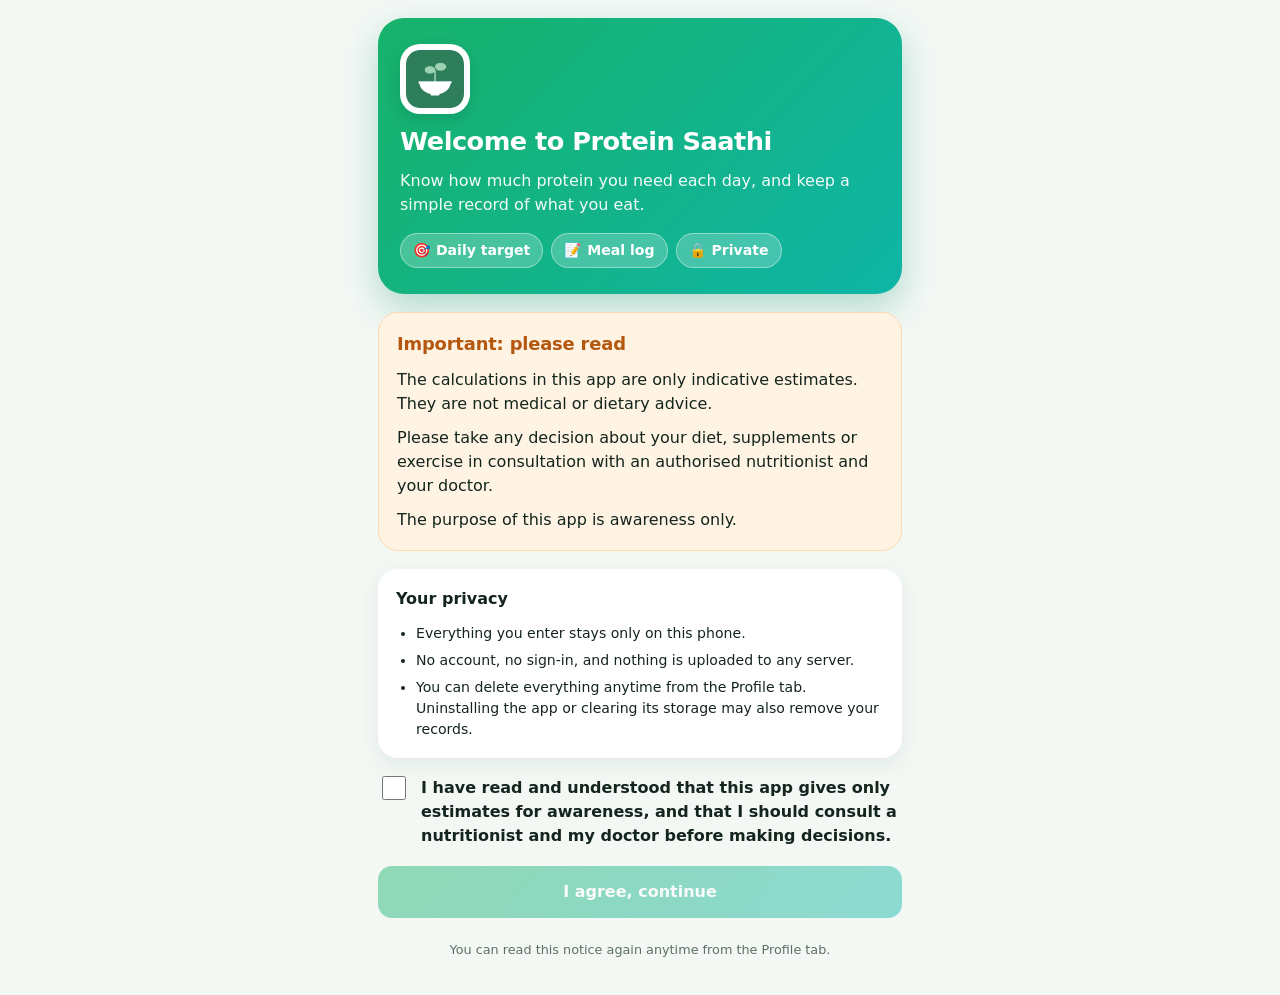
==== commit 4d040fcf: "Add files via upload" ====
--- a/index.html
+++ b/index.html
@@ -8,8 +8,8 @@
 <meta name="theme-color" content="#17B26A">
 <meta name="color-scheme" content="light only">
 <link rel="manifest" href="manifest.webmanifest">
-<link rel="icon" href="icons/icon-192.png" type="image/png">
-<link rel="apple-touch-icon" href="icons/apple-180.png">
+<link rel="icon" href="./icon-192.png" type="image/png">
+<link rel="apple-touch-icon" href="./apple-180.png">
 <link rel="stylesheet" href="styles.css">
 </head>
 <body>
